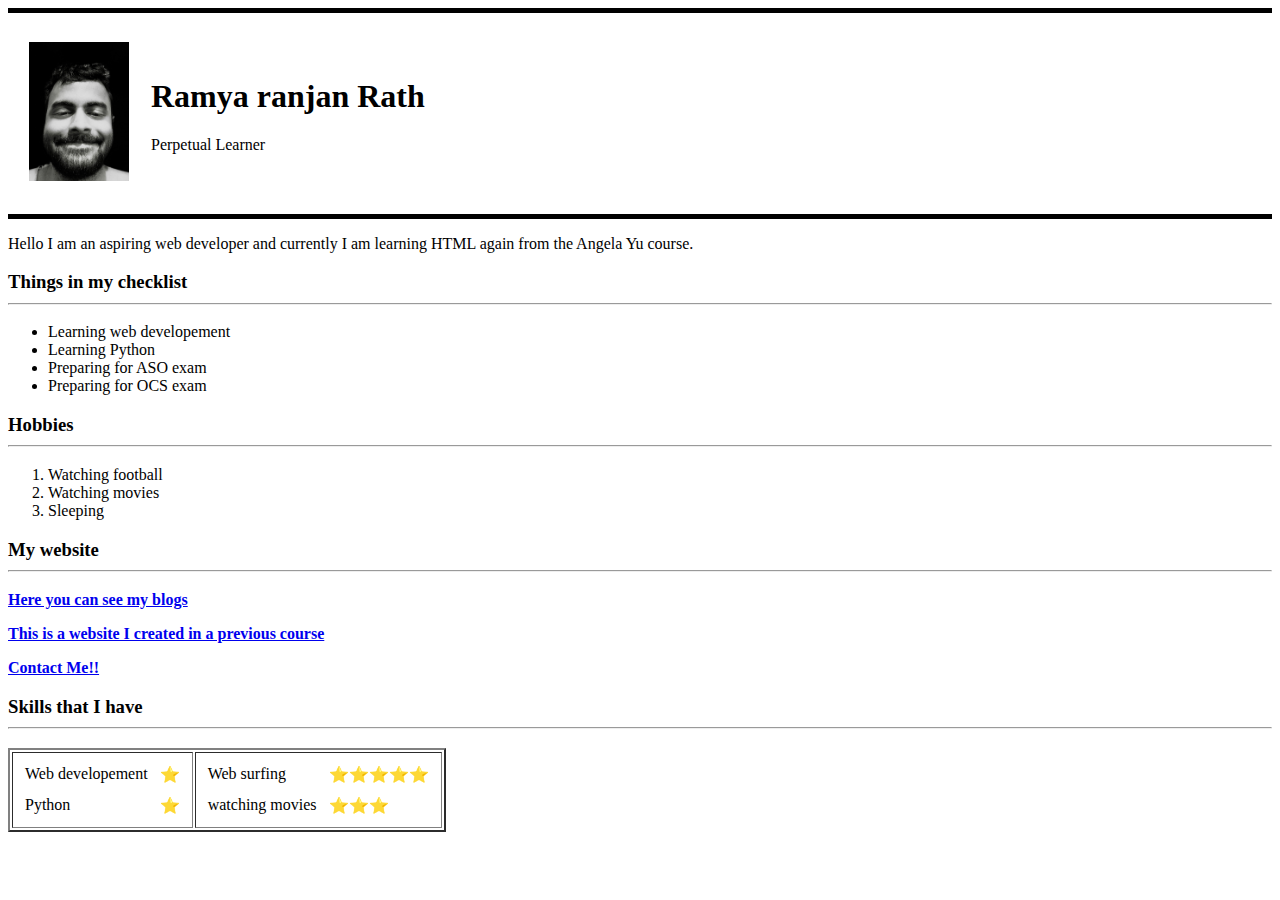
==== index.html @ 2c721817 "Added initial CV website files" ====
<!DOCTYPE html>
<html lang="en">
<head>
    <title>Ramya's Personal Site</title>
    <meta charset="utf-8">
</head>
<body>
    <hr size="5" noshade color="black">
        <table cellspacing="20">
            <tr>
                <td><img src="ramya.jpg" width="100" alt="ramya"></td>
                <td>
                    <h1>Ramya ranjan Rath</h1>
                    <p> Perpetual Learner</p>
                </td>
            </tr>
        </table>
        
    <hr size="5" noshade color="black">

    <p>
        Hello I am an aspiring web developer and currently I am learning HTML again from the Angela Yu course.
    </p>
    <p> 
        <h3>
            Things in my checklist <hr>
        </h3>
            <ul>
                <li>Learning web developement</li>
                <li>Learning Python</li>
                <li>Preparing for ASO exam</li>
                <li>Preparing for OCS exam</li>
            </ul>
        <h3>
            Hobbies <hr>
        </h3>
            <ol>
                <li>Watching football</li>
                <li>Watching movies</li>
                <li>Sleeping</li>
            </ol>
    </p>
    <h3>My website <hr></h3>
    <p>
        <strong><a href="https://lipunsays.wordpress.com/" target="_blank">Here you can see my blogs</a></strong>
    </p>
    <p>
        <strong><a href="C:\Users\ramya\Desktop\Full stack web developement course\HTML201 PROJECT.html" target="_blank">This is a website I created in a previous course</a></strong>
    </p>
    <p>
        <strong><a href="Linked page.html" target="_blank"><strong>Contact Me!!</strong></a></strong>
    </p>
    <h3>Skills that I have <hr></h3>

    <table border="2px">
        <tr>
            <td>
                <table cellspacing="10px">
                    <tr>
                        <td>Web developement </td><td>⭐</td>
                    </tr>
                    <tr>
                        <td>Python</td><td>⭐</td>
                    </tr>
                </table>
            </td>
            <td>
                <table cellspacing="10px"s>
                    <tr>
                        <td>Web surfing</td><td>⭐⭐⭐⭐⭐</td>
                    </tr>
                    <tr>
                        <td>watching movies</td><td>⭐⭐⭐</td>
                    </tr>
                </table>
            </td>
        </tr>
    </table>
</body>
</html>
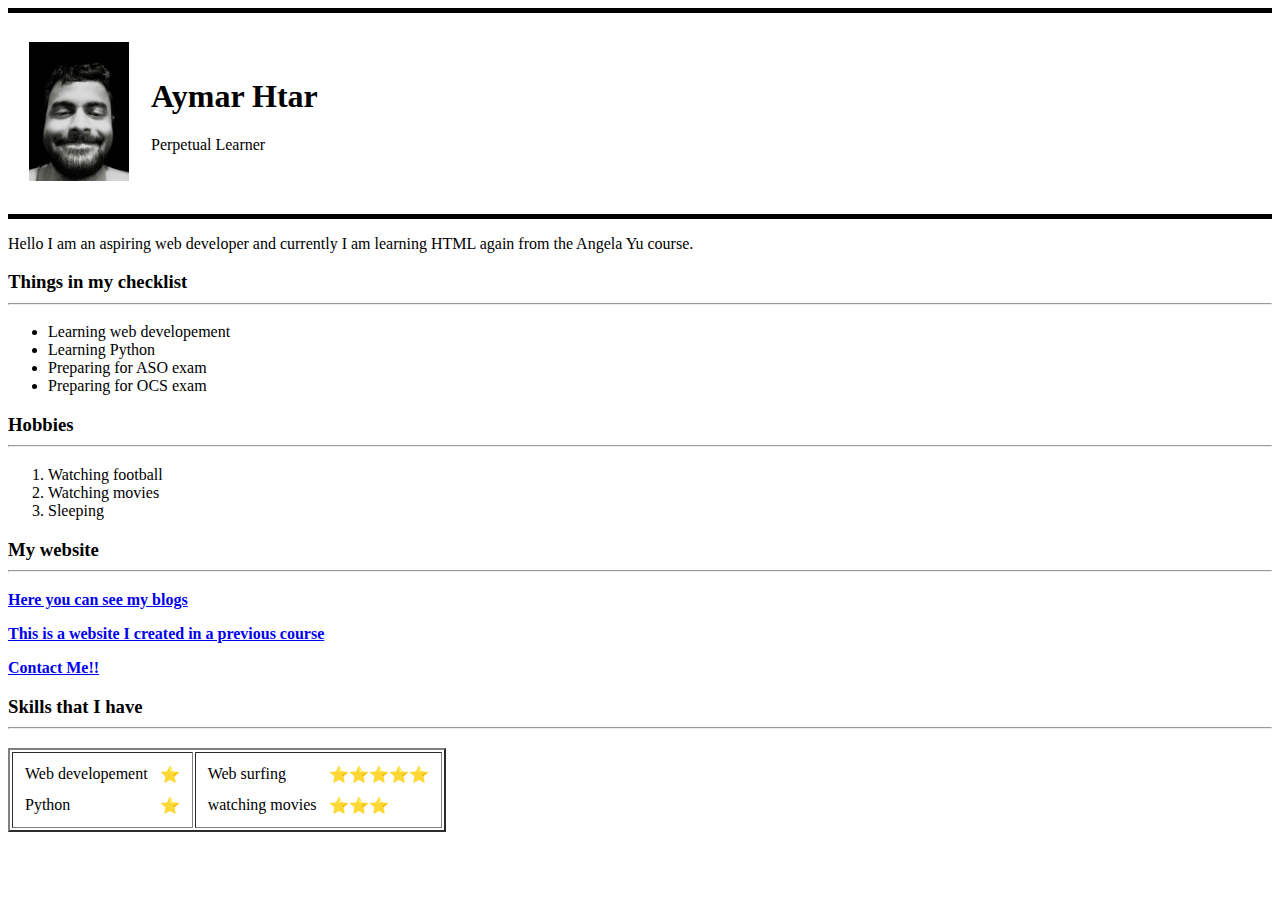
==== commit 78f7d2f7: "Update index.html" ====
--- a/index.html
+++ b/index.html
@@ -1,7 +1,7 @@
 <!DOCTYPE html>
 <html lang="en">
 <head>
-    <title>Ramya's Personal Site</title>
+    <title>Aymar's Personal Site</title>
     <meta charset="utf-8">
 </head>
 <body>
@@ -10,7 +10,7 @@
             <tr>
                 <td><img src="ramya.jpg" width="100" alt="ramya"></td>
                 <td>
-                    <h1>Ramya ranjan Rath</h1>
+                    <h1>Aymar Htar</h1>
                     <p> Perpetual Learner</p>
                 </td>
             </tr>
@@ -45,7 +45,7 @@
         <strong><a href="https://lipunsays.wordpress.com/" target="_blank">Here you can see my blogs</a></strong>
     </p>
     <p>
-        <strong><a href="C:\Users\ramya\Desktop\Full stack web developement course\HTML201 PROJECT.html" target="_blank">This is a website I created in a previous course</a></strong>
+        <strong><a href="HTML201 PROJECT.html" target="_blank">This is a website I created in a previous course</a></strong>
     </p>
     <p>
         <strong><a href="Linked page.html" target="_blank"><strong>Contact Me!!</strong></a></strong>
@@ -77,4 +77,4 @@
         </tr>
     </table>
 </body>
-</html>+</html>
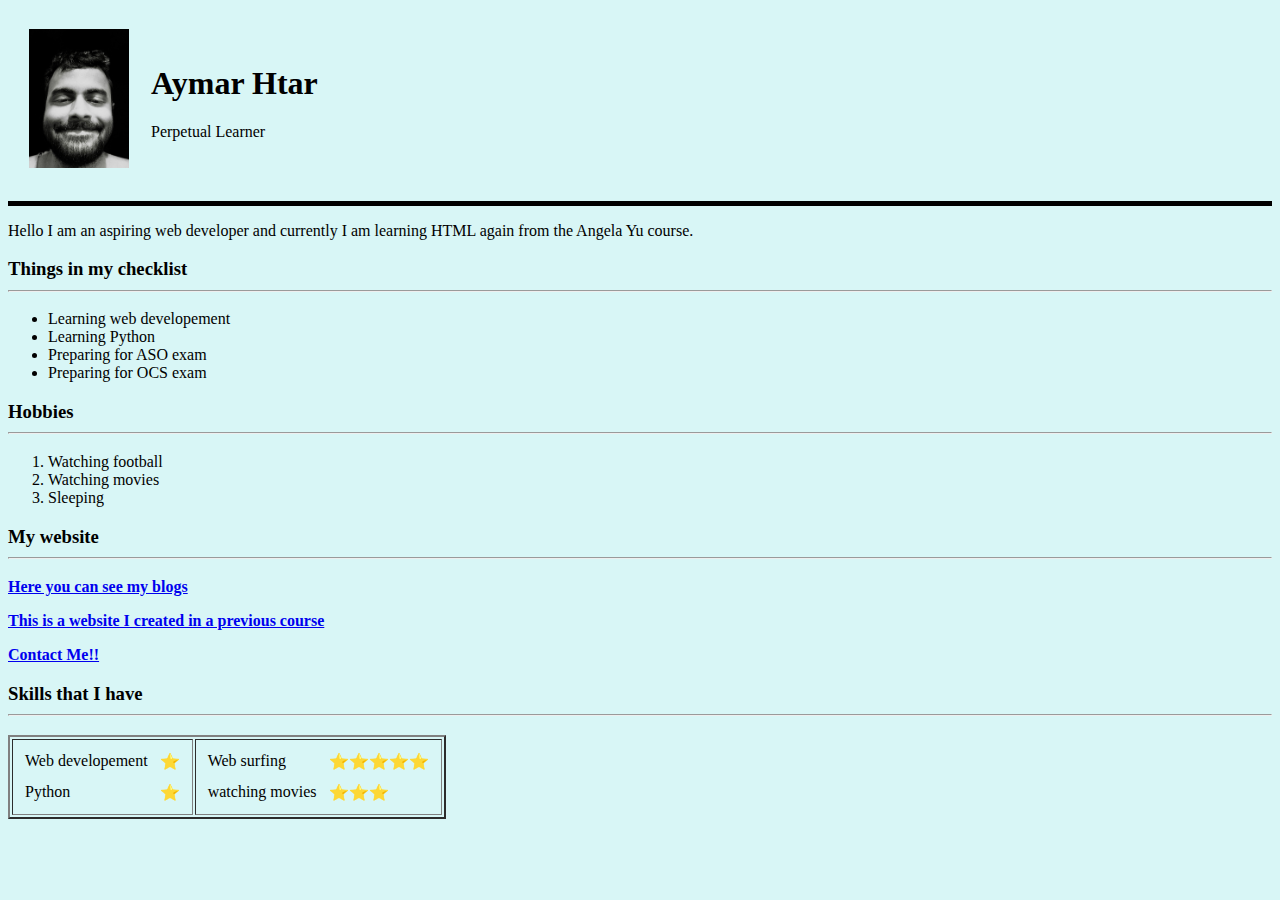
==== commit c3f96bcc: "Update index.html" ====
--- a/index.html
+++ b/index.html
@@ -4,7 +4,7 @@
     <title>Aymar's Personal Site</title>
     <meta charset="utf-8">
 </head>
-<body>
+<body style="background-color:#d8f6f6; color:black;>
     <hr size="5" noshade color="black">
         <table cellspacing="20">
             <tr>
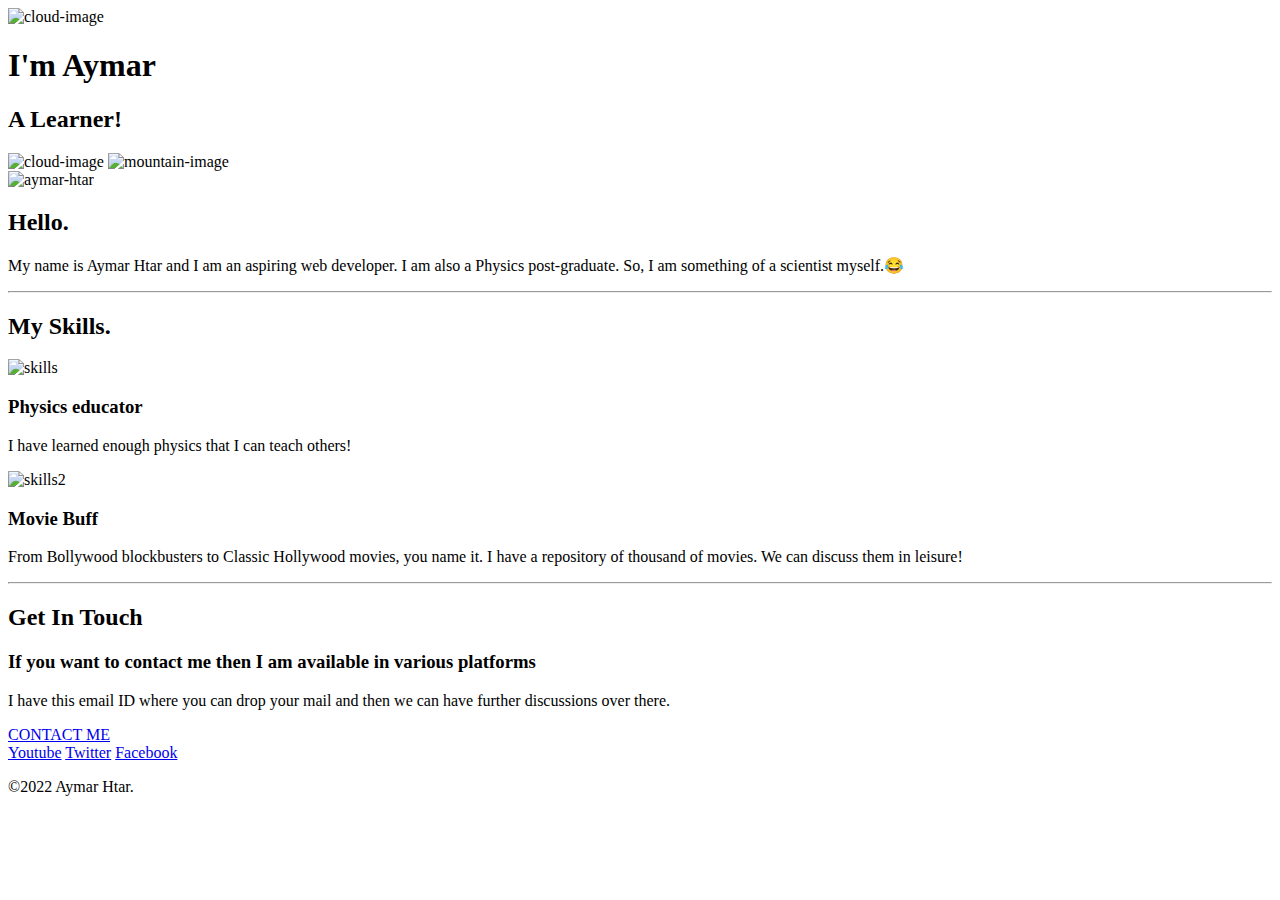
==== commit e965df96: "1st update" ====
--- a/index.html
+++ b/index.html
@@ -1,80 +1,70 @@
 <!DOCTYPE html>
 <html lang="en">
 <head>
-    <title>Aymar's Personal Site</title>
-    <meta charset="utf-8">
+    <meta charset="UTF-8">
+    <title>Aymar Htar</title>
+    <link rel="stylesheet" href="CSS/styles.css">
+    <link rel="icon" href="favicon.ico">
+    <link rel="preconnect" href="https://fonts.googleapis.com">
+    <link rel="preconnect" href="https://fonts.gstatic.com" crossorigin>
+    <link href="https://fonts.googleapis.com/css2?family=Merriweather&family=Montserrat&family=Sacramento&display=swap" rel="stylesheet">
 </head>
-<body style="background-color:#d8f6f6; color:black;>
-    <hr size="5" noshade color="black">
-        <table cellspacing="20">
-            <tr>
-                <td><img src="ramya.jpg" width="100" alt="ramya"></td>
-                <td>
-                    <h1>Aymar Htar</h1>
-                    <p> Perpetual Learner</p>
-                </td>
-            </tr>
-        </table>
+
+<body>
+    <div class="top-container">
+        <img class="top-cloud" src="Images/cloud.png" alt="cloud-image">
+
+            <h1>
+                I'm Aymar
+            </h1>
+            <h2>
+                A Learner!
+            </h2>
         
-    <hr size="5" noshade color="black">
+        <img class="bottom-cloud" src="Images/cloud.png" alt="cloud-image">
+        <img src="Images/mountain.png" alt="mountain-image">
+    </div>
 
-    <p>
-        Hello I am an aspiring web developer and currently I am learning HTML again from the Angela Yu course.
-    </p>
-    <p> 
-        <h3>
-            Things in my checklist <hr>
-        </h3>
-            <ul>
-                <li>Learning web developement</li>
-                <li>Learning Python</li>
-                <li>Preparing for ASO exam</li>
-                <li>Preparing for OCS exam</li>
-            </ul>
-        <h3>
-            Hobbies <hr>
-        </h3>
-            <ol>
-                <li>Watching football</li>
-                <li>Watching movies</li>
-                <li>Sleeping</li>
-            </ol>
-    </p>
-    <h3>My website <hr></h3>
-    <p>
-        <strong><a href="https://lipunsays.wordpress.com/" target="_blank">Here you can see my blogs</a></strong>
-    </p>
-    <p>
-        <strong><a href="HTML201 PROJECT.html" target="_blank">This is a website I created in a previous course</a></strong>
-    </p>
-    <p>
-        <strong><a href="Linked page.html" target="_blank"><strong>Contact Me!!</strong></a></strong>
-    </p>
-    <h3>Skills that I have <hr></h3>
+<!---------------------------------------------------------------------------------------------------------->
 
-    <table border="2px">
-        <tr>
-            <td>
-                <table cellspacing="10px">
-                    <tr>
-                        <td>Web developement </td><td>⭐</td>
-                    </tr>
-                    <tr>
-                        <td>Python</td><td>⭐</td>
-                    </tr>
-                </table>
-            </td>
-            <td>
-                <table cellspacing="10px"s>
-                    <tr>
-                        <td>Web surfing</td><td>⭐⭐⭐⭐⭐</td>
-                    </tr>
-                    <tr>
-                        <td>watching movies</td><td>⭐⭐⭐</td>
-                    </tr>
-                </table>
-            </td>
-        </tr>
-    </table>
+    <div class="middle-container">
+        <div class="profile">
+          <img id="profile_picture" src="Images/pictures.png" alt="aymar-htar">
+          <h2>Hello.</h2>
+          <p class="text-content intro">My name is Aymar Htar and I am an aspiring web developer. I am also a Physics post-graduate. So, I am something of a scientist myself.😂</p>
+        </div>
+        <hr>
+        <div class="skills">
+          <h2>My Skills.</h2>
+          <div class="skill-row">
+            <img class="body-images1" src="Images/skills.jpeg"  alt="skills">
+            <h3>Physics educator</h3>
+            <p class="text-content">I have learned enough physics that I can teach others!</p>
+          </div>
+          <div class="skill-row">
+            <img class="body-images2" src="Images/skills2.jpeg" alt="skills2">
+            <h3>Movie Buff</h3>
+            <p class="text-content">From Bollywood blockbusters to Classic Hollywood movies, you name it. I have a repository of thousand of movies. We can discuss them in leisure!</p>
+          </div>
+        </div>
+        <hr>
+        <div class="contact-me">
+          <h2>Get In Touch</h2>
+          <h3>If you want to contact me then I am available in various platforms</h3>
+          <p class="text-content contact-message">I have this email ID where you can drop your mail and then we can have further discussions over there.</p>
+          <a class="btn" href="mailto:explainous@gmail.com">CONTACT ME</a>
+        </div>
+    </div>
+      
+      
+    <div class="bottom-container">
+      <a class="footer-link" href="https://www.youtube.com/channel/UCjryRrKCAe9bUppR9WA_yLg">Youtube</a>
+      <a class="footer-link" href="https://twitter.com/explainous">Twitter</a>
+      <a class="footer-link" href="https://www.facebook.com/explainous">Facebook</a>
+      <p class="contact">©2022 Aymar Htar.</p>
+    </div>
+
+<!---------------------------------------------------------------------------------------------------------->
+
 </body>
 </html>
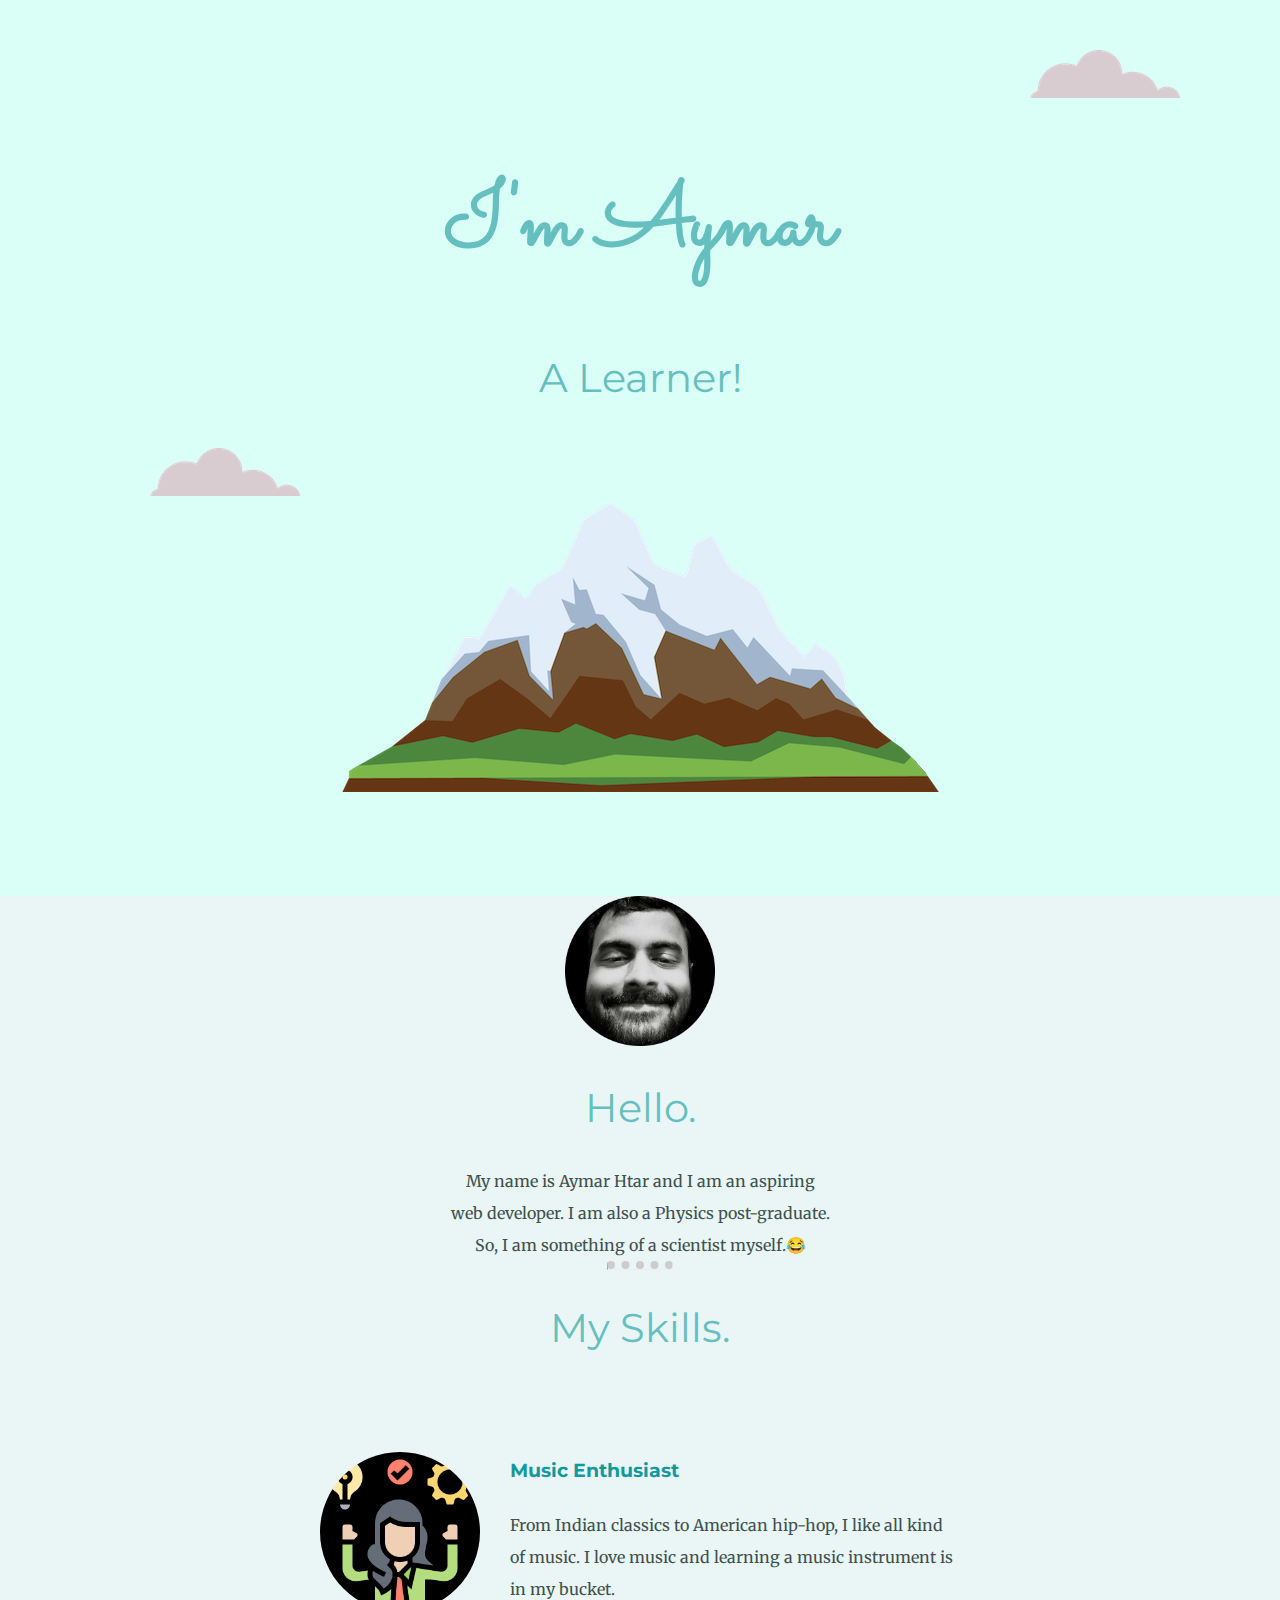
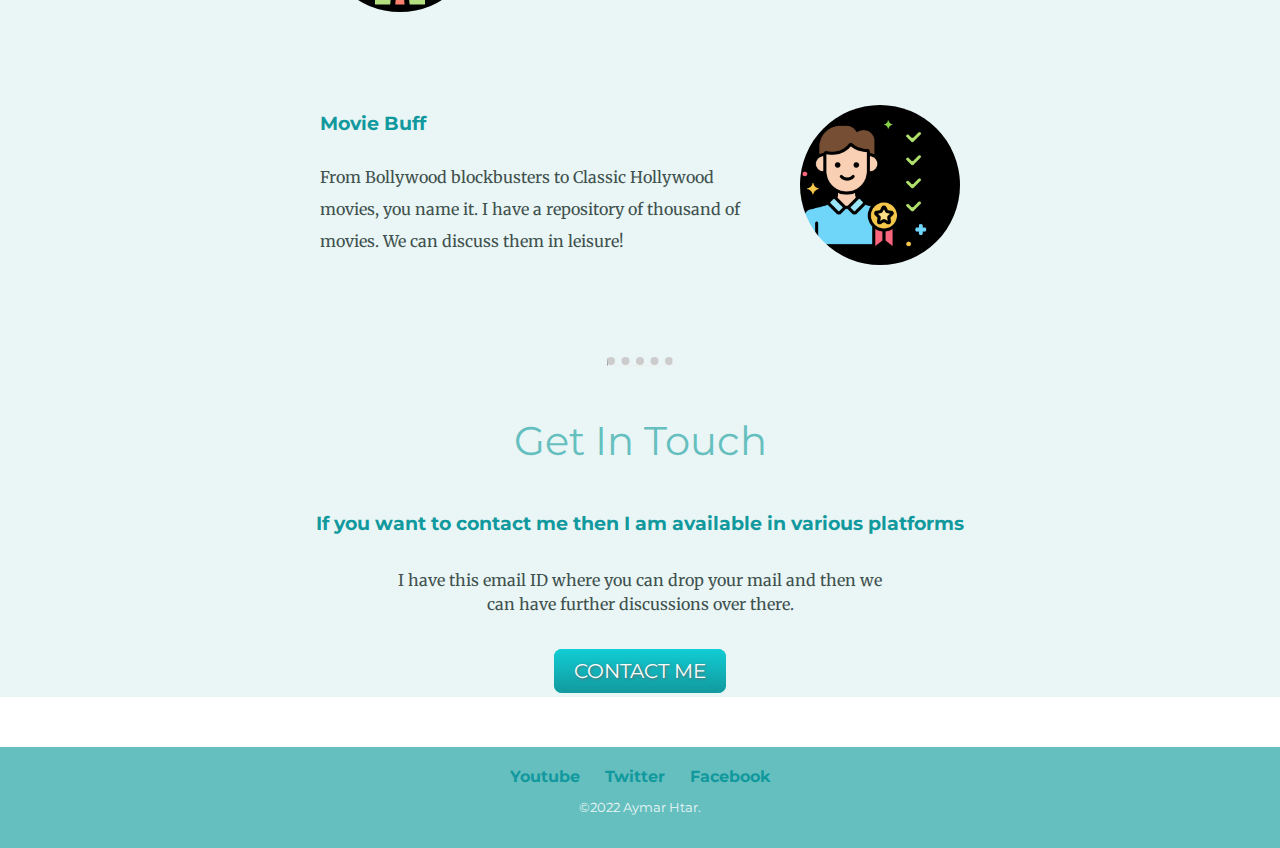
==== commit 48ca4667: "Update index.html" ====
--- a/index.html
+++ b/index.html
@@ -38,8 +38,8 @@
           <h2>My Skills.</h2>
           <div class="skill-row">
             <img class="body-images1" src="Images/skills.jpeg"  alt="skills">
-            <h3>Physics educator</h3>
-            <p class="text-content">I have learned enough physics that I can teach others!</p>
+            <h3>Music Enthusiast</h3>
+            <p class="text-content">From Indian classics to American hip-hop, I like all kind of music. I love music and learning a music instrument is in my bucket.</p>
           </div>
           <div class="skill-row">
             <img class="body-images2" src="Images/skills2.jpeg" alt="skills2">
@@ -58,9 +58,9 @@
       
       
     <div class="bottom-container">
-      <a class="footer-link" href="https://www.youtube.com/channel/UCjryRrKCAe9bUppR9WA_yLg">Youtube</a>
-      <a class="footer-link" href="https://twitter.com/explainous">Twitter</a>
-      <a class="footer-link" href="https://www.facebook.com/explainous">Facebook</a>
+      <a class="footer-link" href="">Youtube</a>
+      <a class="footer-link" href="">Twitter</a>
+      <a class="footer-link" href="">Facebook</a>
       <p class="contact">©2022 Aymar Htar.</p>
     </div>
 
--- a/CSS/styles.css
+++ b/CSS/styles.css
@@ -0,0 +1,162 @@
+/************ body tags *************/
+body {
+    margin: 0px;
+    text-align: center;
+    font-family:'Merriweather', serif;
+}
+
+h1 {
+    margin-top: 50px auto 0 auto;
+    font-family: 'Sacramento', cursive;
+    font-size: 5.625rem;
+    color: #66bfbf;
+}
+
+h2 {
+    font-family: 'Montserrat', sans-serif;
+    font-size: 2.5rem;
+    font-weight: normal;
+    color: #66bfbf;
+
+}
+h3{
+    font-family: 'Montserrat', sans-serif;
+    color: #11999e;
+}
+
+hr {
+    border-top: 8px dotted rgb(204, 204, 204);
+    width: 5%;
+    margin: auto;
+}
+
+.intro {
+    width: 30%;
+    margin: auto;
+    line-height: 2;
+}
+/******* class tags ***********/
+
+.top-container {
+    background-color: #d9fff7;
+    position: relative;
+    padding: 100px;
+    margin: 0;
+}
+
+.top-cloud{
+    position: absolute;
+    right: 100px;
+    top: 50px;
+
+}
+
+.bottom-cloud{
+    position: absolute;
+    left: 150px;
+    bottom:400px ;
+
+}
+.body-images1 {
+    border-radius: 100%;
+    width: 25%;
+    float: left;
+    margin-right: 30px;
+}
+
+.body-images2 {
+    border-radius: 100%;
+    width: 25%;
+    float: right;
+    margin-left: 30px;
+}
+
+.bottom-container {
+    padding: 20px;
+    font-family: 'Montserrat', sans-serif;
+    background-color: #66bfbf;
+    font-weight: bolder;
+    margin: 0;
+}
+
+.footer-link {
+    padding: 10px;
+    color: #11999e;
+    font-family: 'Montserrat', sans-serif;
+    text-decoration: none;
+}
+
+.footer-link:hover {
+    color: #eaf6f6;
+}
+
+.middle-container {
+    background-color: #eaf6f6;
+    margin: 0;
+
+}
+
+.skill-row {
+    width: 50%;
+    margin: 100px auto 100px auto;
+    text-align: left;
+    line-height: 2;
+}
+
+.contact {
+    color: #EAF6F6;
+    font-weight: normal;
+    font-size: smaller;
+    margin: 50px none none;
+}
+.btn {
+    background: #11cdd4;
+    background-image: -webkit-linear-gradient(top, #11cdd4, #11999e);
+    background-image: -moz-linear-gradient(top, #11cdd4, #11999e);
+    background-image: -ms-linear-gradient(top, #11cdd4, #11999e);
+    background-image: -o-linear-gradient(top, #11cdd4, #11999e);
+    background-image: linear-gradient(to bottom, #11cdd4, #11999e);
+    -webkit-border-radius: 8;
+    -moz-border-radius: 8;
+    border-radius: 8px;
+    text-shadow: 1px 1px 3px #666666;
+    font-family:'Montserrat', sans-serif ;
+    color: #ffffff;
+    font-size: 20px;
+    padding: 10px 20px 10px 20px;
+    text-decoration: none;
+  }
+  
+  .btn:hover {
+    background: #30e3cb;
+    background-image: -webkit-linear-gradient(top, #30e3cb, #2bc4ad);
+    background-image: -moz-linear-gradient(top, #30e3cb, #2bc4ad);
+    background-image: -ms-linear-gradient(top, #30e3cb, #2bc4ad);
+    background-image: -o-linear-gradient(top, #30e3cb, #2bc4ad);
+    background-image: linear-gradient(to bottom, #30e3cb, #2bc4ad);
+    text-decoration: none;
+  }
+
+  .contact-me {
+      line-height: 50px;
+      margin: 50px auto 50px auto;
+  }
+
+  .text-content {
+      color: #40514E;
+  }
+
+  .contact-message {
+      width: 40%;
+      margin: auto auto 30px auto;
+      line-height: 1.5;
+  }
+  .profile {
+      margin: 0 auto 0 auto;
+  }
+/******************************** ID tags **************************************************/
+
+#profile_picture {
+    width: 150px;
+    border-radius: 25px;
+}
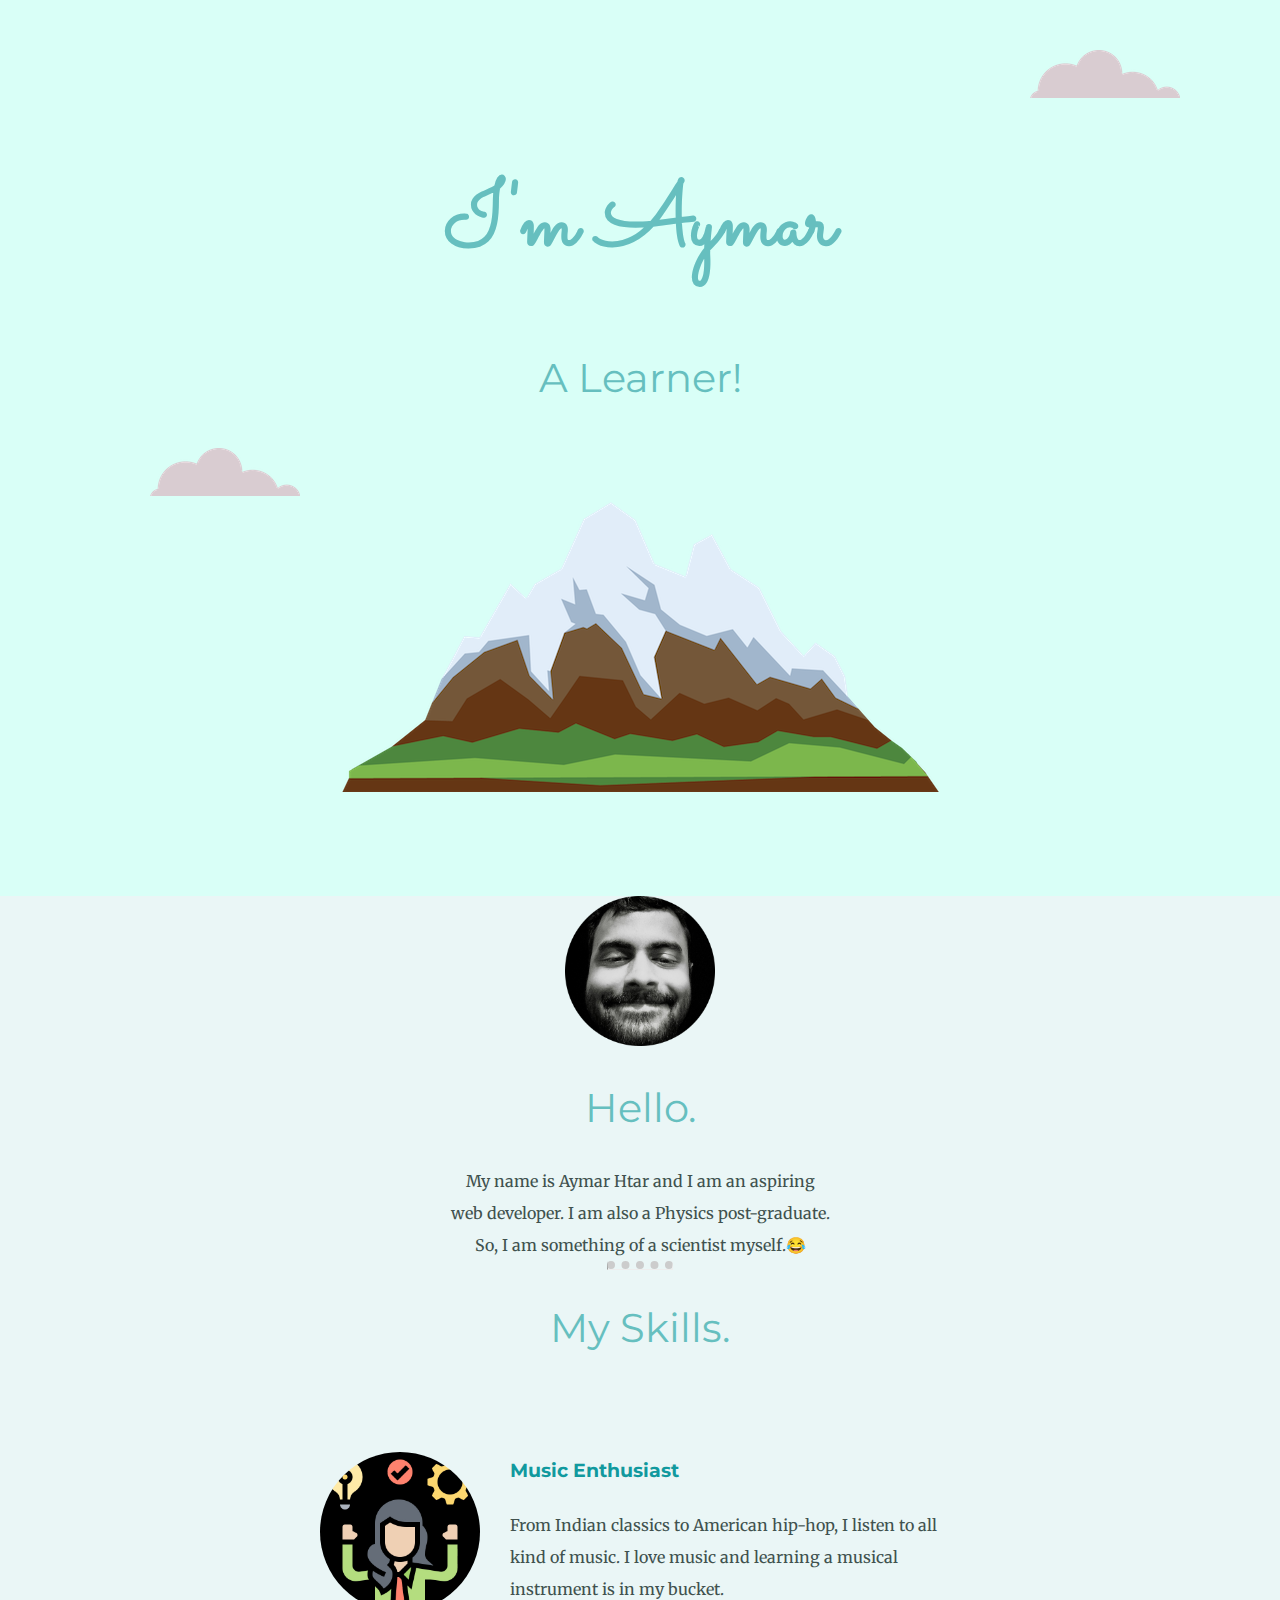
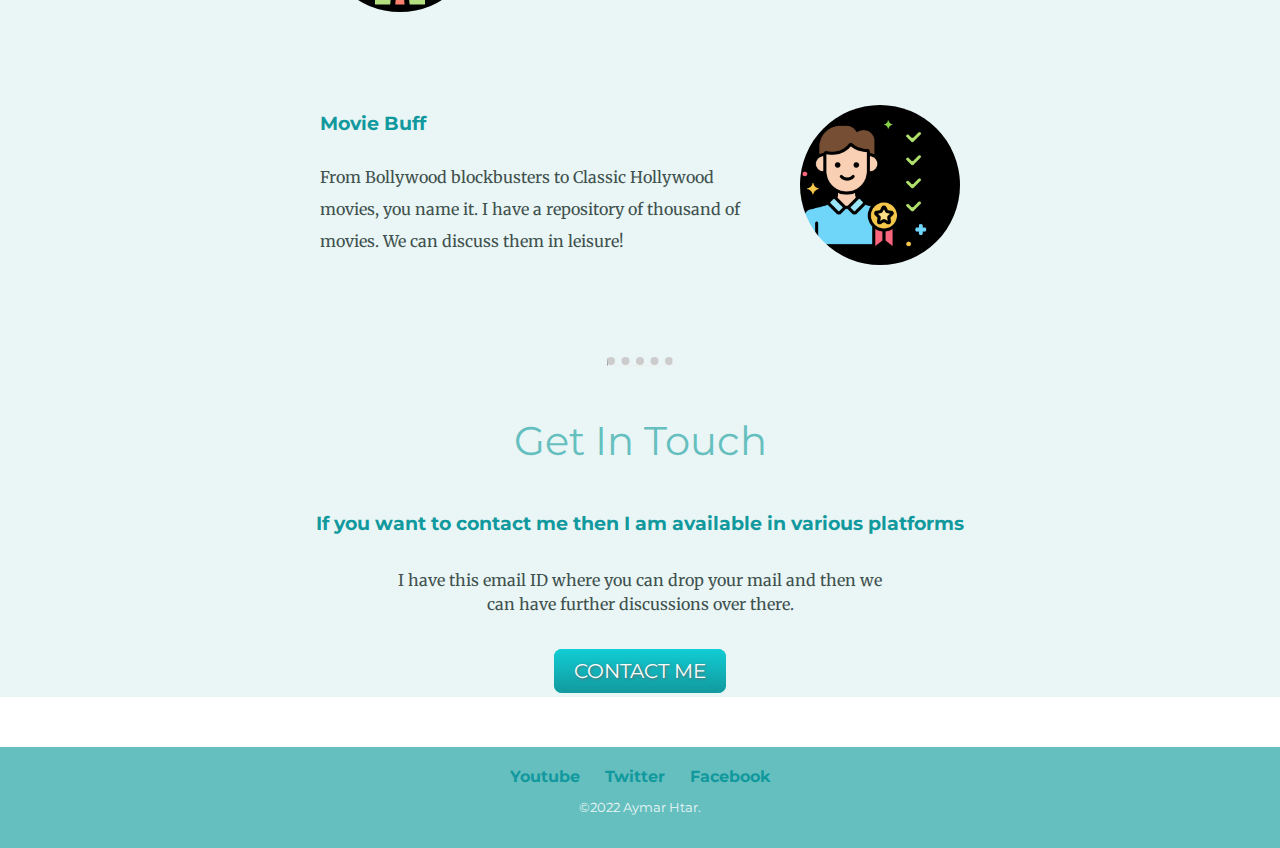
==== commit bd94bd4d: "Update index.html" ====
--- a/index.html
+++ b/index.html
@@ -39,7 +39,7 @@
           <div class="skill-row">
             <img class="body-images1" src="Images/skills.jpeg"  alt="skills">
             <h3>Music Enthusiast</h3>
-            <p class="text-content">From Indian classics to American hip-hop, I like all kind of music. I love music and learning a music instrument is in my bucket.</p>
+            <p class="text-content">From Indian classics to American hip-hop, I listen to all kind of music. I love music and learning a musical instrument is in my bucket.</p>
           </div>
           <div class="skill-row">
             <img class="body-images2" src="Images/skills2.jpeg" alt="skills2">
